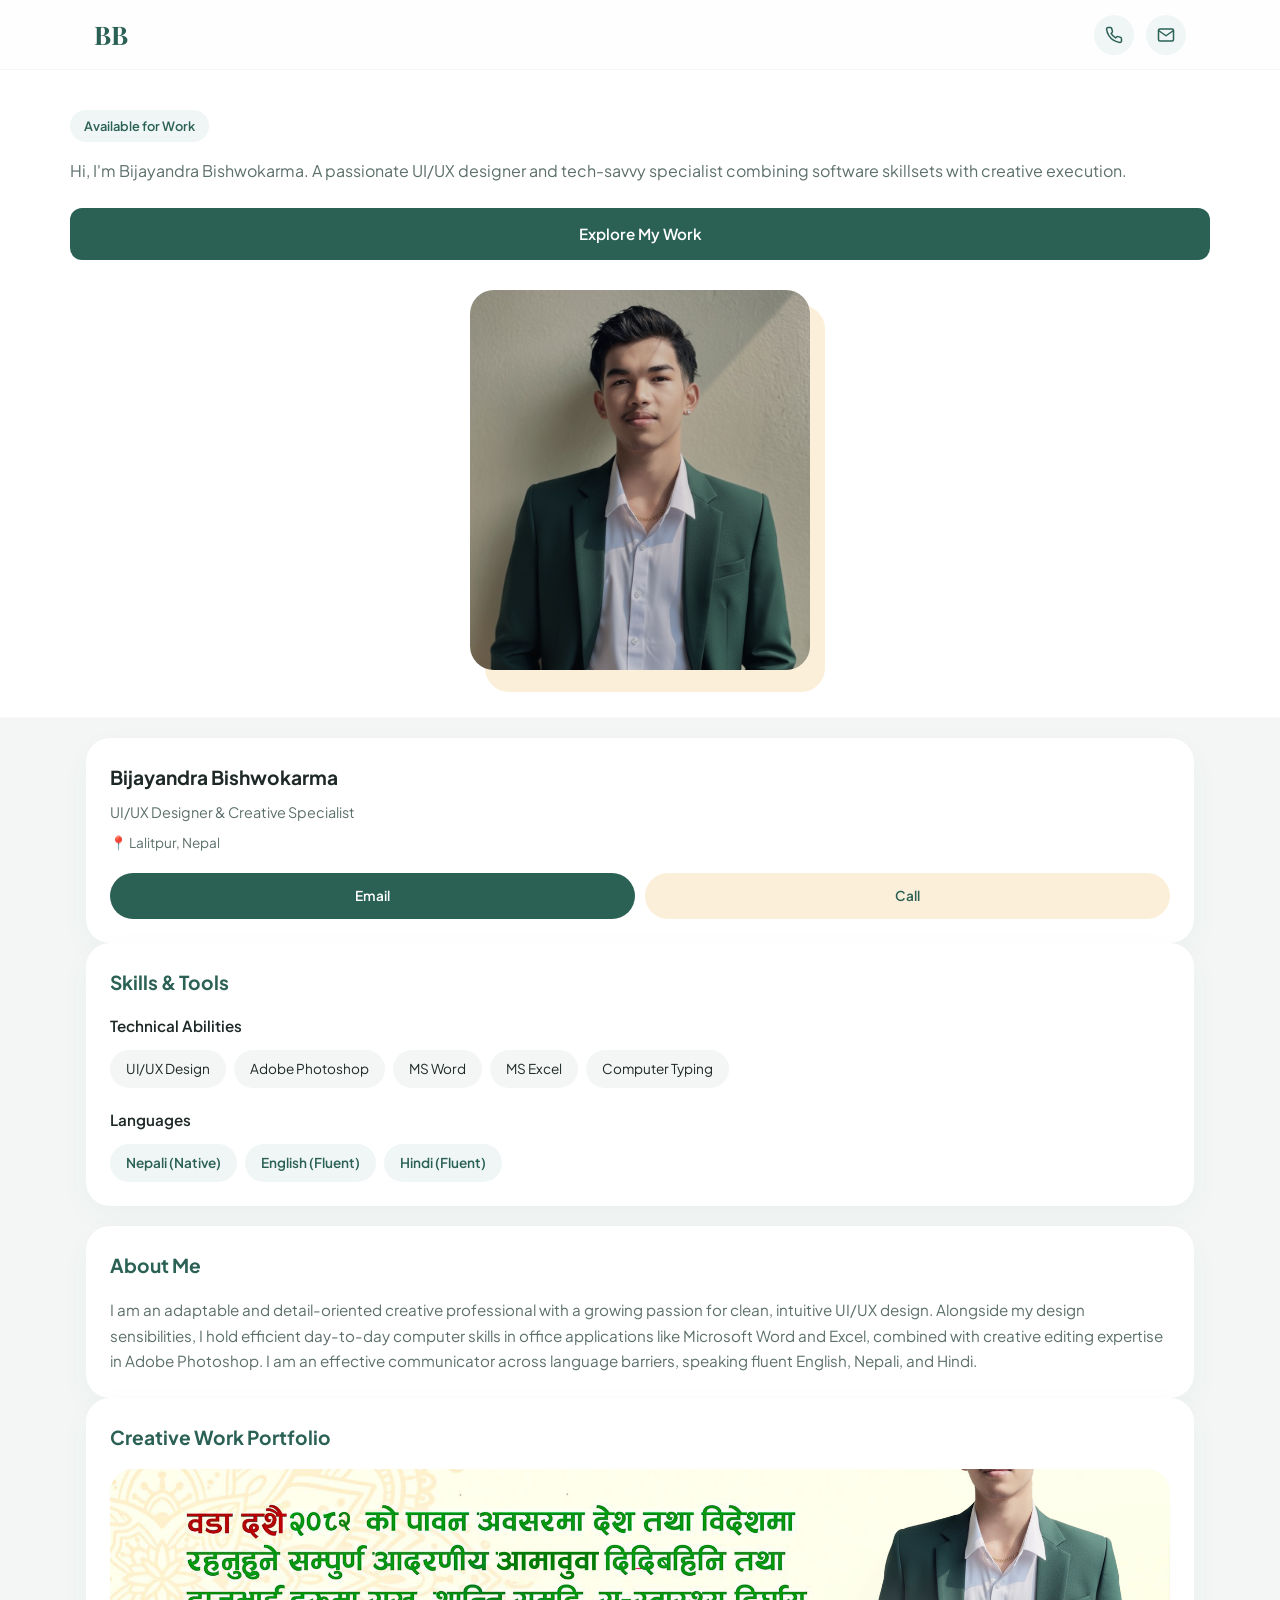
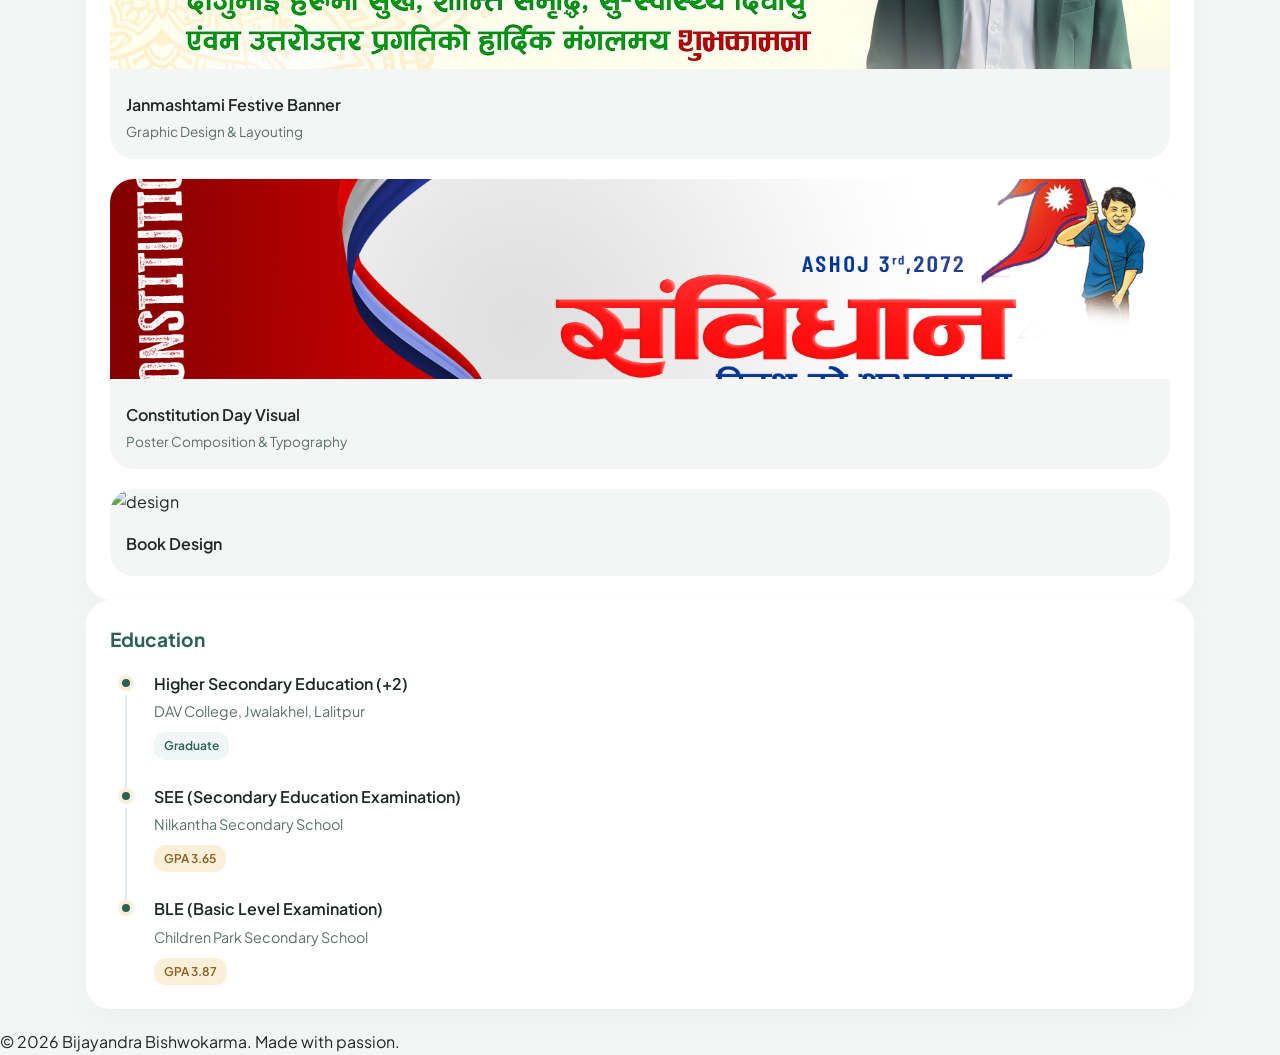
==== bijayandracv.html.html @ 00efe8c2 "Add files via upload" ====
<!DOCTYPE html>
<html lang="en">
<head>
    <meta charset="UTF-8">
    <meta name="viewport" content="width=device-width, initial-scale=1.0">
    <title>Bijayandra Bishwokarma | UI/UX Portfolio</title>
    <link rel="stylesheet" href="style.css">
    <link href="https://fonts.googleapis.com/css2?family=Plus+Jakarta+Sans:wght@300;400;500;600;700&family=Playfair+Display:wght@700&display=swap" rel="stylesheet">
</head>
<body>

    <nav class="app-header">
        <div class="header-container">
            <span class="logo">BB</span>
            
            <div class="header-contact-icons">
                <a href="tel:+9779840035249" class="header-icon-link" aria-label="Call Me">
                    <svg class="header-icon" viewBox="0 0 24 24" fill="none" stroke="currentColor" stroke-width="2" stroke-linecap="round" stroke-linejoin="round">
                        <path d="M22 16.92v3a2 2 0 0 1-2.18 2 19.79 19.79 0 0 1-8.63-3.07 19.5 19.5 0 0 1-6-6 19.79 19.79 0 0 1-3.07-8.67A2 2 0 0 1 4.11 2h3a2 2 0 0 1 2 1.72 12.84 12.84 0 0 0 .7 2.81 2 2 0 0 1-.45 2.11L8.09 9.91a16 16 0 0 0 6 6l1.27-1.27a2 2 0 0 1 2.11-.45 12.84 12.84 0 0 0 2.81.7A2 2 0 0 1 22 16.92z"></path>
                    </svg>
                </a>
                <a href="mailto:bijayandra2@gmail.com" class="header-icon-link" aria-label="Email Me">
                    <svg class="header-icon" viewBox="0 0 24 24" fill="none" stroke="currentColor" stroke-width="2" stroke-linecap="round" stroke-linejoin="round">
                        <path d="M4 4h16c1.1 0 2 .9 2 2v12c0 1.1-.9 2-2 2H4c-1.1 0-2-.9-2-2V6c0-1.1.9-2 2-2z"></path>
                        <polyline points="22,6 12,13 2,6"></polyline>
                    </svg>
                </a>
            </div>
        </div>
    </nav>

    <header class="hero-section">
        <div class="hero-container">
            <div class="hero-text-content">
                <span class="hero-badge">Available for Work</span>
               
                <p class="hero-subtitle">Hi, I'm Bijayandra Bishwokarma. A passionate UI/UX designer and tech-savvy specialist combining software skillsets with creative execution.</p>
                <div class="hero-cta-group">
                    <a href="#portfolio" class="hero-btn primary">Explore My Work</a>
                  
                </div>
            </div>
            <div class="hero-image-wrapper">
                <img src="pp.jpg.jpg" alt="Bijayandra Bishwokarma portrait" class="hero-portrait">
                <div class="hero-accent-bg"></div>
            </div>
        </div>
    </header>

    <main class="responsive-layout">
        
        <aside class="sidebar-layout">
            <section class="card profile-card">
                <h2 class="profile-name-small">Bijayandra Bishwokarma</h2>
                <p class="profile-tagline">UI/UX Designer & Creative Specialist</p>
                <p class="profile-location">📍 Lalitpur, Nepal</p>
                
                <div class="action-buttons">
                    <a href="mailto:bijayandra@example.com" class="action-btn email">Email</a>
                    <a href="tel:+9779800000000" class="action-btn call">Call</a>
                </div>
            </section>

            <section class="card">
                <h2 class="section-title">Skills & Tools</h2>
                <div class="skills-group">
                    <h3>Technical Abilities</h3>
                    <div class="tags">
                        <span class="tag">UI/UX Design</span>
                        <span class="tag">Adobe Photoshop</span>
                        <span class="tag">MS Word</span>
                        <span class="tag">MS Excel</span>
                        <span class="tag">Computer Typing</span>
                    </div>
                </div>

                <div class="skills-group" style="margin-top: 20px;">
                    <h3>Languages</h3>
                    <div class="tags">
                        <span class="tag lang">Nepali (Native)</span>
                        <span class="tag lang">English (Fluent)</span>
                        <span class="tag lang">Hindi (Fluent)</span>
                    </div>
                </div>
            </section>
        </aside>
        
        <div class="main-content-layout">
            <section class="card">
                <h2 class="section-title">About Me</h2>
                <p class="section-text">
                    I am an adaptable and detail-oriented creative professional with a growing passion for clean, intuitive UI/UX design. Alongside my design sensibilities, I hold efficient day-to-day computer skills in office applications like Microsoft Word and Excel, combined with creative editing expertise in Adobe Photoshop. I am an effective communicator across language barriers, speaking fluent English, Nepali, and Hindi.
                </p>
            </section>

            <section id="portfolio" class="card">
                <h2 class="section-title">Creative Work Portfolio</h2>
                <div class="portfolio-grid">
                    <div class="portfolio-item">
                        <img src="dashina.jpg" alt="Festive Banner Design">
                        <div class="portfolio-info">
                            <h3>Janmashtami Festive Banner</h3>
                            <p>Graphic Design & Layouting</p>
                        </div>
                    </div>

                    <div class="portfolio-item">
                        <img src="cons.jpg" alt="Constitution Day Poster Design">
                        <div class="portfolio-info">
                            <h3>Constitution Day Visual</h3>
                            <p>Poster Composition & Typography</p>
                        </div>
                    </div>

                    <div class="portfolio-item">
                        <img src="book.jpg.png" alt="design">
                        <div class="portfolio-info">
                            <h3>Book Design</h3>
                          
                        </div>
                    </div>
                </div>
            </section>

            <section class="card">
                <h2 class="section-title">Education</h2>
                <div class="timeline">
                    <div class="timeline-node">
                        <div class="node-bullet"></div>
                        <div class="node-content">
                            <h3>Higher Secondary Education (+2)</h3>
                            <p class="institution">DAV College, Jwalakhel, Lalitpur</p>
                            <span class="badge">Graduate</span>
                        </div>
                    </div>

                    <div class="timeline-node">
                        <div class="node-bullet"></div>
                        <div class="node-content">
                            <h3>SEE (Secondary Education Examination)</h3>
                            <p class="institution">Nilkantha Secondary School</p>
                            <span class="badge score">GPA 3.65</span>
                        </div>
                    </div>

                    <div class="timeline-node">
                        <div class="node-bullet"></div>
                        <div class="node-content">
                            <h3>BLE (Basic Level Examination)</h3>
                            <p class="institution">Children Park Secondary School</p>
                            <span class="badge score">GPA 3.87</span>
                        </div>
                    </div>
                </div>
            </section>

            
            </section>
        </div>

    </main>

    <footer>
        <p>&copy; 2026 Bijayandra Bishwokarma. Made with passion.</p>
    </footer>

</body>
</html>
---- style.css ----
/* --- UI Variable Engine --- */
:root {
    --primary-green: #2B6155;    
    --accent-peach: #FCEFD9;     
    --light-bg: #F3F6F5;         
    --card-bg: #FFFFFF;
    --text-dark: #1E2927;
    --text-muted: #5C6F6B;
    --border-radius-lg: 24px;
    --border-radius-sm: 12px;
    --font-heading: 'Playfair Display', serif;
    --font-body: 'Plus Jakarta Sans', sans-serif;
    --shadow-soft: 0 10px 30px rgba(43, 97, 85, 0.04);
    --transition: all 0.3s cubic-bezier(0.4, 0, 0.2, 1);
}

/* --- Global Reset --- */
* {
    margin: 0;
    padding: 0;
    box-sizing: border-box;
    -webkit-tap-highlight-color: transparent;
}

html {
    scroll-behavior: smooth;
}

body {
    font-family: var(--font-body);
    background-color: var(--light-bg);
    color: var(--text-dark);
    line-height: 1.6;
    padding-top: 70px;
}

/* --- Sticky Header --- */
.app-header {
    position: fixed;
    top: 0;
    left: 0;
    width: 100%;
    background-color: rgba(255, 255, 255, 0.85);
    backdrop-filter: blur(20px);
    -webkit-backdrop-filter: blur(20px);
    border-bottom: 1px solid rgba(0, 0, 0, 0.04);
    height: 70px;
    z-index: 1000;
    display: flex;
    align-items: center;
}

.header-container {
    width: 100%;
    max-width: 1140px;
    margin: 0 auto;
    display: flex;
    justify-content: space-between;
    align-items: center;
    padding: 0 24px;
}

.logo {
    font-family: var(--font-heading);
    font-weight: 700;
    font-size: 1.6rem;
    color: var(--primary-green);
}

.header-contact-icons {
    display: flex;
    gap: 12px;
}

.header-icon-link {
    display: flex;
    align-items: center;
    justify-content: center;
    width: 40px;
    height: 40px;
    border-radius: 50%;
    background-color: #EFF6F5;
    color: var(--primary-green);
    transition: var(--transition);
}

.header-icon-link:active, .header-icon-link:hover {
    background-color: var(--primary-green);
    color: #FFFFFF;
}

.header-icon {
    width: 18px;
    height: 18px;
}

/* --- NEW: Hero Section Elements --- */
.hero-section {
    background-color: var(--card-bg);
    padding: 40px 20px;
    border-bottom: 1px solid rgba(0,0,0,0.02);
}

.hero-container {
    display: flex;
    flex-direction: column;
    gap: 30px;
    max-width: 1140px;
    margin: 0 auto;
}

.hero-badge {
    display: inline-block;
    padding: 6px 14px;
    background-color: #EFF6F5;
    color: var(--primary-green);
    font-weight: 600;
    font-size: 0.8rem;
    border-radius: 30px;
    margin-bottom: 16px;
}

.hero-title {
    font-family: var(--font-heading);
    font-size: 2.2rem;
    line-height: 1.25;
    color: var(--text-dark);
    margin-bottom: 14px;
}

.text-highlight {
    color: var(--primary-green);
}

.hero-subtitle {
    font-size: 1rem;
    color: var(--text-muted);
    margin-bottom: 24px;
}

.hero-cta-group {
    display: flex;
    gap: 12px;
}

.hero-btn {
    padding: 14px 24px;
    border-radius: var(--border-radius-sm);
    font-weight: 600;
    font-size: 0.95rem;
    text-decoration: none;
    text-align: center;
    flex: 1;
    transition: var(--transition);
}

.hero-btn.primary {
    background-color: var(--primary-green);
    color: #FFFFFF;
}

.hero-btn.secondary {
    background-color: var(--light-bg);
    color: var(--text-dark);
}

.hero-image-wrapper {
    position: relative;
    width: 100%;
    max-width: 340px;
    margin: 0 auto;
}

.hero-portrait {
    width: 100%;
    height: 380px;
    object-fit: cover;
    border-radius: var(--border-radius-lg);
    position: relative;
    z-index: 2;
}

.hero-accent-bg {
    position: absolute;
    width: 100%;
    height: 100%;
    background-color: var(--accent-peach);
    top: 15px;
    left: 15px;
    border-radius: var(--border-radius-lg);
    z-index: 1;
}

/* --- Layout Grid --- */
.responsive-layout {
    width: 100%;
    max-width: 1140px;
    margin: 0 auto;
    padding: 20px 16px;
    display: flex;
    flex-direction: column;
    gap: 20px;
}

.card {
    background-color: var(--card-bg);
    border-radius: var(--border-radius-lg);
    padding: 24px;
    box-shadow: var(--shadow-soft);
}

.section-title {
    font-size: 1.2rem;
    font-weight: 700;
    color: var(--primary-green);
    margin-bottom: 16px;
}

.section-text {
    font-size: 0.95rem;
    color: var(--text-muted);
    line-height: 1.7;
}

/* --- Sidebar Specifics --- */
.profile-card {
    display: flex;
    flex-direction: column;
    gap: 8px;
}

.profile-name-small {
    font-size: 1.2rem;
    font-weight: 700;
}

.profile-tagline {
    font-size: 0.9rem;
    color: var(--text-muted);
}

.profile-location {
    font-size: 0.85rem;
    color: var(--text-muted);
    margin-bottom: 12px;
}

.action-buttons {
    display: flex;
    gap: 10px;
}

.action-btn {
    text-decoration: none;
    flex: 1;
    padding: 12px;
    border-radius: 30px;
    font-weight: 600;
    font-size: 0.85rem;
    text-align: center;
}

.action-btn.email { background-color: var(--primary-green); color: #FFFFFF; }
.action-btn.call { background-color: var(--accent-peach); color: var(--primary-green); }

/* --- Portfolio Stack --- */
.portfolio-grid {
    display: flex;
    flex-direction: column;
    gap: 20px;
}

.portfolio-item {
    border-radius: var(--border-radius-lg);
    overflow: hidden;
    background-color: var(--light-bg);
}

.portfolio-item img {
    width: 100%;
    height: 200px;
    object-fit: cover;
}

.portfolio-info {
    padding: 16px;
}

.portfolio-info h3 { font-size: 1rem; font-weight: 600; margin-bottom: 4px; }
.portfolio-info p { font-size: 0.85rem; color: var(--text-muted); }

/* --- Educational Timeline --- */
.timeline {
    display: flex;
    flex-direction: column;
    gap: 24px;
    padding-left: 8px;
}

.timeline-node {
    display: flex;
    gap: 20px;
    position: relative;
}

.timeline-node:not(:last-child)::after {
    content: '';
    position: absolute;
    left: 7px;
    top: 24px;
    bottom: -28px;
    width: 2px;
    background-color: #E2E8F0;
}

.node-bullet {
    width: 16px;
    height: 16px;
    border-radius: 50%;
    background-color: var(--primary-green);
    border: 4px solid var(--accent-peach);
    margin-top: 4px;
    z-index: 2;
}

.node-content h3 { font-size: 1rem; font-weight: 600; margin-bottom: 4px; }
.node-content .institution { font-size: 0.9rem; color: var(--text-muted); margin-bottom: 8px; }

.badge {
    display: inline-block;
    padding: 4px 10px;
    font-size: 0.75rem;
    border-radius: var(--border-radius-sm);
    background-color: #EFF6F5;
    color: var(--primary-green);
    font-weight: 600;
}

.badge.score { background-color: var(--accent-peach); color: #8C5E1A; }

/* --- Tags --- */
.skills-group h3 { font-size: 0.95rem; margin-bottom: 12px; font-weight: 600; }
.tags { display: flex; flex-wrap: wrap; gap: 8px; }
.tag { background-color: var(--light-bg); padding: 8px 16px; border-radius: 30px; font-size: 0.85rem; }
.tag.lang { background-color: #EFF6F5; color: var(--primary-green); font-weight: 600; }

/* --- Form Layout --- */
.contact-card { background-color: var(--primary-green); color: #FFFFFF; }
.text-light { color: #FFFFFF !important; }
.contact-desc { font-size: 0.9rem; opacity: 0.85; margin-bottom: 20px; }
.contact-form { display: flex; flex-direction: column; gap: 14px; }
.form-row { display: flex; flex-direction: column; gap: 14px; }

.form-input {
    width: 100%;
    padding: 14px 18px;
    border-radius: var(--border-radius-sm);
    border: 1px solid rgba(255, 255, 255, 0.1);
    outline: none;
    font-family: var(--font-body);
    font-size: 0.95rem;
    background-color: rgba(255,
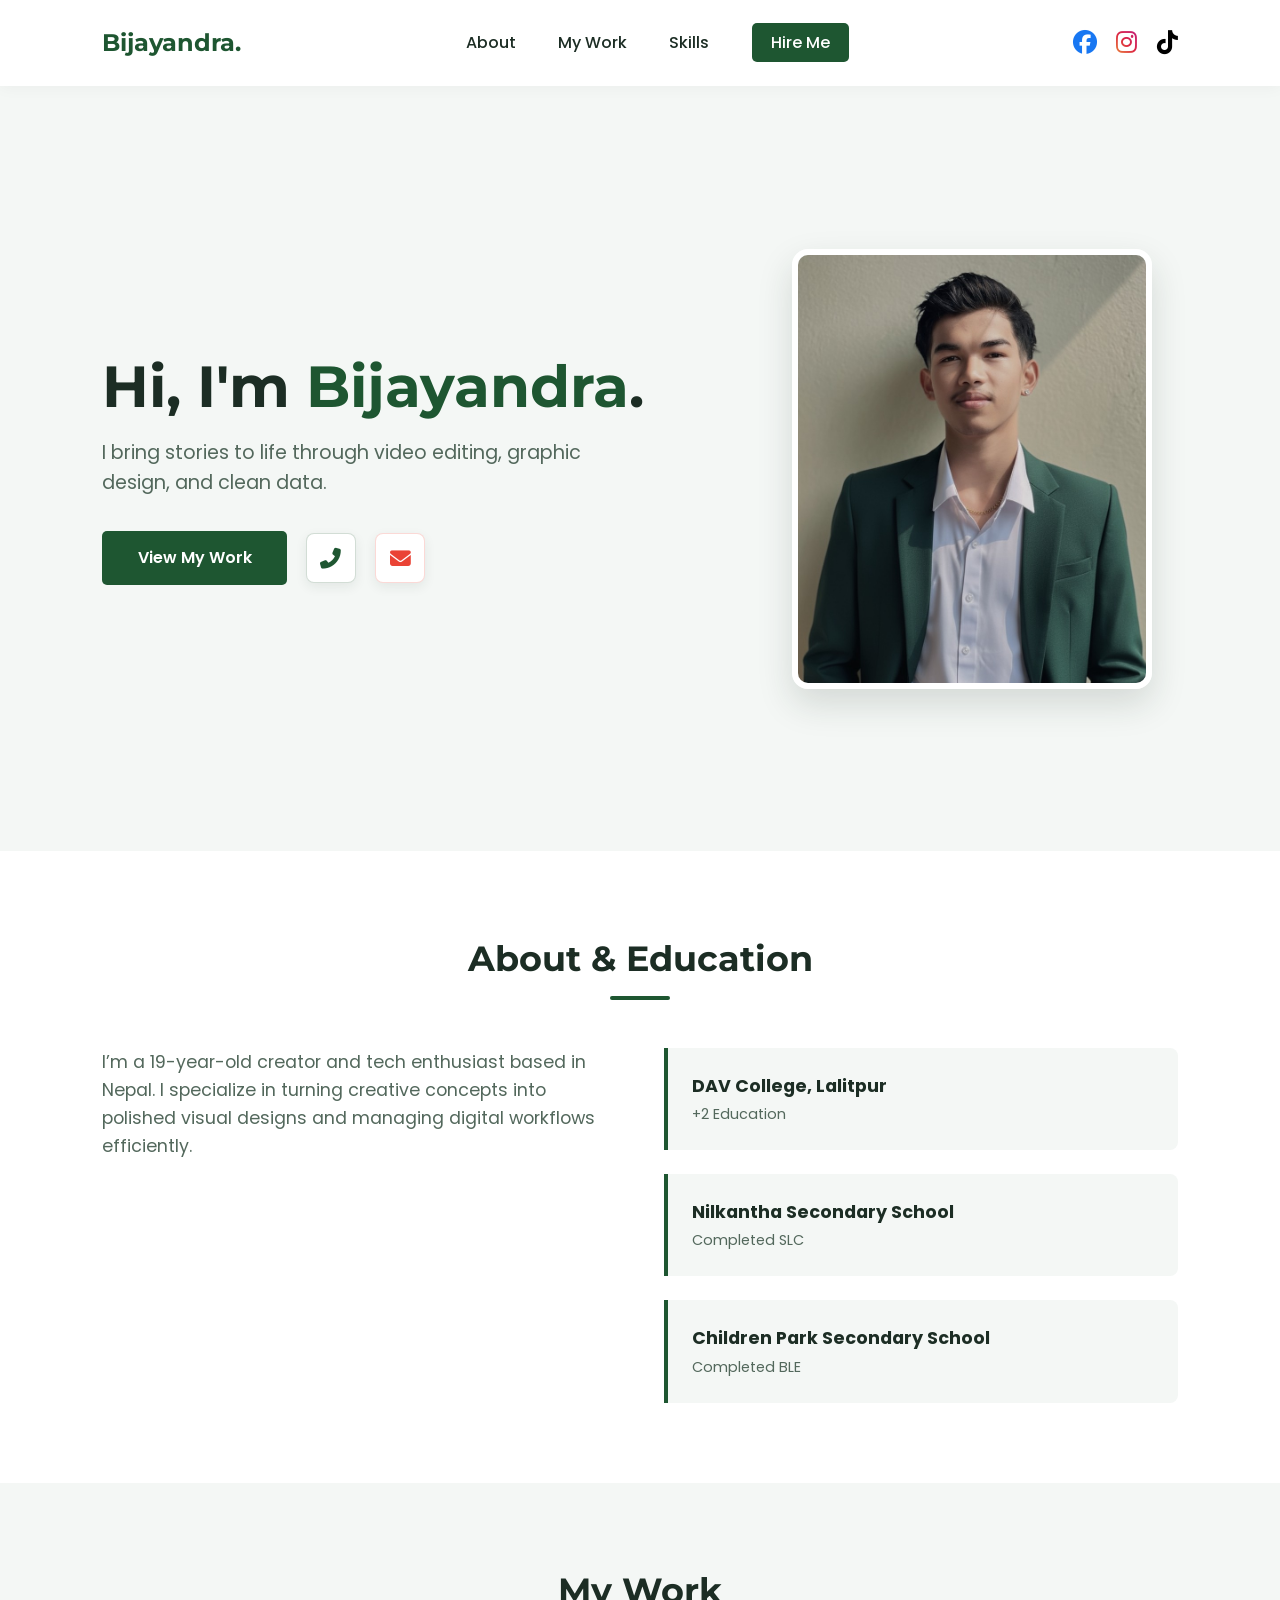
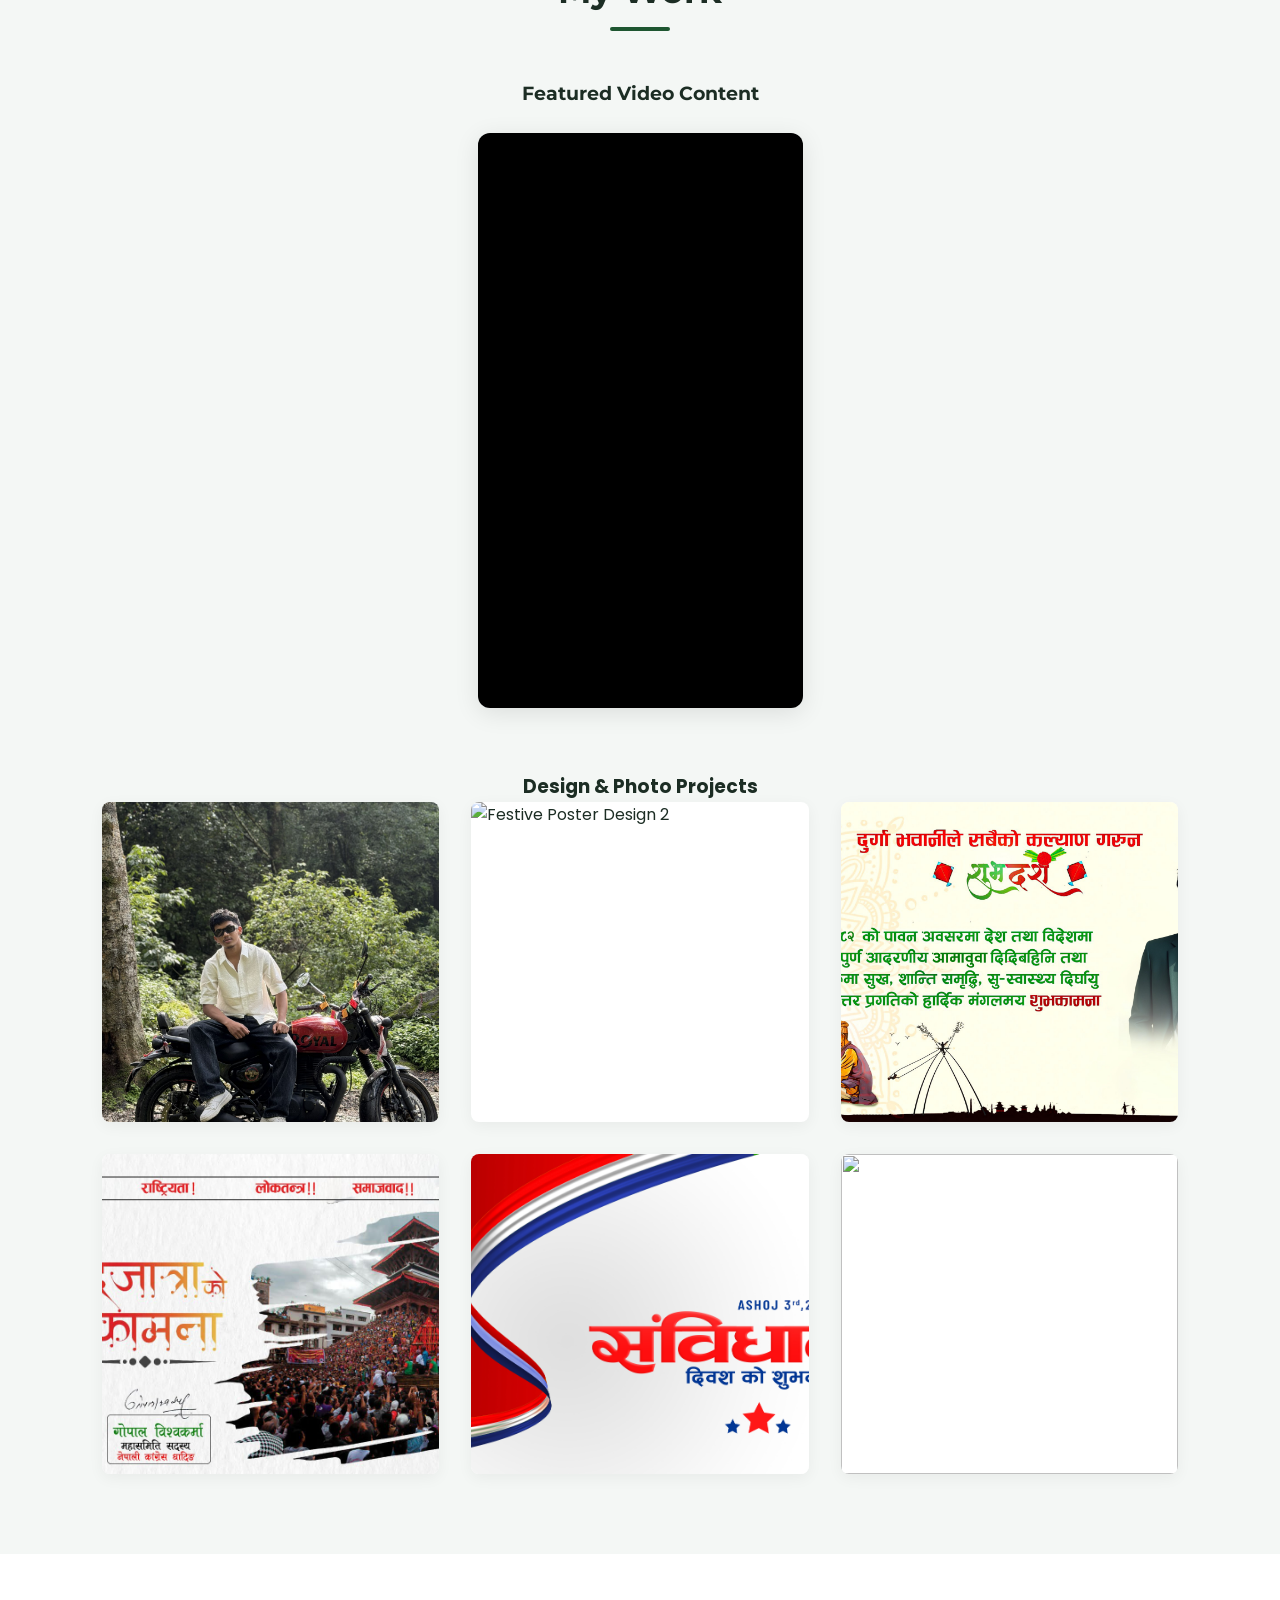
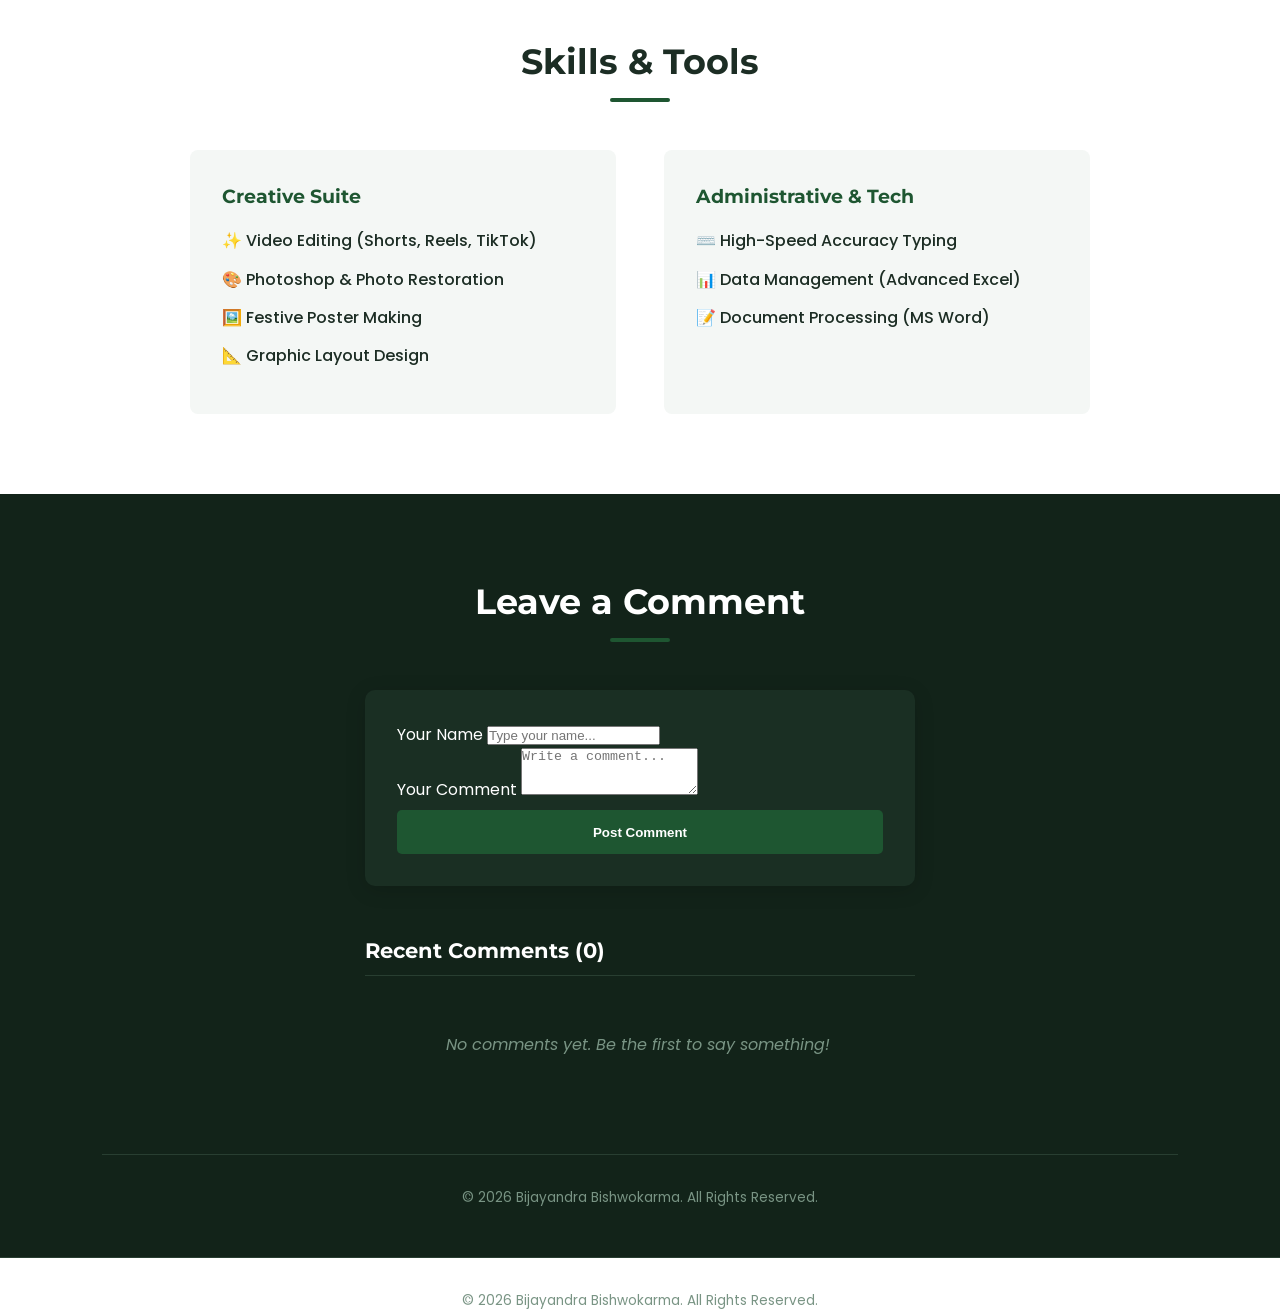
==== commit 18f578aa: "Add files via upload" ====
--- a/bijayandracv.html.html
+++ b/bijayandracv.html.html
@@ -3,166 +3,268 @@
 <head>
     <meta charset="UTF-8">
     <meta name="viewport" content="width=device-width, initial-scale=1.0">
-    <title>Bijayandra Bishwokarma | UI/UX Portfolio</title>
+    <title>Bijayandra Bishwokarma | Portfolio</title>
     <link rel="stylesheet" href="style.css">
-    <link href="https://fonts.googleapis.com/css2?family=Plus+Jakarta+Sans:wght@300;400;500;600;700&family=Playfair+Display:wght@700&display=swap" rel="stylesheet">
+    <link href="https://fonts.googleapis.com/css2?family=Montserrat:wght@700&family=Poppins:wght@400;500;600&display=swap" rel="stylesheet">
+    <link rel="stylesheet" href="https://cdnjs.cloudflare.com/ajax/libs/font-awesome/6.4.0/css/all.min.css">
 </head>
 <body>
 
-    <nav class="app-header">
-        <div class="header-container">
-            <span class="logo">BB</span>
+    <header>
+        <div class="logo">Bijayandra.</div>
+        <nav>
+            <a href="#about">About</a>
+            <a href="#portfolio">My Work</a>
+            <a href="#skills">Skills</a>
+            <a href="#contact" class="btn-nav">Hire Me</a>
+        </nav>
+        <div class="top-socials">
+            <a href="https://www.facebook.com/bijayandra.bishwokarma" target="_blank" class="icon-fb"><i class="fab fa-facebook"></i></a>
+            <a href="https://www.instagram.com/bijayandra_2/" target="_blank" class="icon-insta"><i class="fab fa-instagram"></i></a>
+            <a href="https://www.tiktok.com/@bijayandra.x__" target="_blank" class="icon-tt"><i class="fab fa-tiktok"></i></a>
+        </div>
+    </header>
+
+    <section class="hero">
+        <div class="hero-content">
+            <h1>Hi, I'm <span class="highlight">Bijayandra</span>.</h1>
+            <p class="hero-sub">I bring stories to life through video editing, graphic design, and clean data.</p>
             
-            <div class="header-contact-icons">
-                <a href="tel:+9779840035249" class="header-icon-link" aria-label="Call Me">
-                    <svg class="header-icon" viewBox="0 0 24 24" fill="none" stroke="currentColor" stroke-width="2" stroke-linecap="round" stroke-linejoin="round">
-                        <path d="M22 16.92v3a2 2 0 0 1-2.18 2 19.79 19.79 0 0 1-8.63-3.07 19.5 19.5 0 0 1-6-6 19.79 19.79 0 0 1-3.07-8.67A2 2 0 0 1 4.11 2h3a2 2 0 0 1 2 1.72 12.84 12.84 0 0 0 .7 2.81 2 2 0 0 1-.45 2.11L8.09 9.91a16 16 0 0 0 6 6l1.27-1.27a2 2 0 0 1 2.11-.45 12.84 12.84 0 0 0 2.81.7A2 2 0 0 1 22 16.92z"></path>
-                    </svg>
+            <div class="hero-actions">
+                <a href="#portfolio" class="btn-primary">View My Work</a>
+                
+                <a href="tel:+9779840035249" class="btn-hero-icon icon-phone-hero" title="Call Me">
+                    <i class="fas fa-phone-alt"></i>
                 </a>
-                <a href="mailto:bijayandra2@gmail.com" class="header-icon-link" aria-label="Email Me">
-                    <svg class="header-icon" viewBox="0 0 24 24" fill="none" stroke="currentColor" stroke-width="2" stroke-linecap="round" stroke-linejoin="round">
-                        <path d="M4 4h16c1.1 0 2 .9 2 2v12c0 1.1-.9 2-2 2H4c-1.1 0-2-.9-2-2V6c0-1.1.9-2 2-2z"></path>
-                        <polyline points="22,6 12,13 2,6"></polyline>
-                    </svg>
+                <a href="mailto:bijayandra2@gmail.com" class="btn-hero-icon icon-gmail-hero" title="Email Me">
+                    <i class="fas fa-envelope"></i>
                 </a>
             </div>
         </div>
-    </nav>
-
-    <header class="hero-section">
-        <div class="hero-container">
-            <div class="hero-text-content">
-                <span class="hero-badge">Available for Work</span>
-               
-                <p class="hero-subtitle">Hi, I'm Bijayandra Bishwokarma. A passionate UI/UX designer and tech-savvy specialist combining software skillsets with creative execution.</p>
-                <div class="hero-cta-group">
-                    <a href="#portfolio" class="hero-btn primary">Explore My Work</a>
-                  
-                </div>
-            </div>
-            <div class="hero-image-wrapper">
-                <img src="pp.jpg.jpg" alt="Bijayandra Bishwokarma portrait" class="hero-portrait">
-                <div class="hero-accent-bg"></div>
-            </div>
-        </div>
-    </header>
-
-    <main class="responsive-layout">
-        
-        <aside class="sidebar-layout">
-            <section class="card profile-card">
-                <h2 class="profile-name-small">Bijayandra Bishwokarma</h2>
-                <p class="profile-tagline">UI/UX Designer & Creative Specialist</p>
-                <p class="profile-location">📍 Lalitpur, Nepal</p>
-                
-                <div class="action-buttons">
-                    <a href="mailto:bijayandra@example.com" class="action-btn email">Email</a>
-                    <a href="tel:+9779800000000" class="action-btn call">Call</a>
-                </div>
-            </section>
-
-            <section class="card">
-                <h2 class="section-title">Skills & Tools</h2>
-                <div class="skills-group">
-                    <h3>Technical Abilities</h3>
-                    <div class="tags">
-                        <span class="tag">UI/UX Design</span>
-                        <span class="tag">Adobe Photoshop</span>
-                        <span class="tag">MS Word</span>
-                        <span class="tag">MS Excel</span>
-                        <span class="tag">Computer Typing</span>
+        <div class="hero-image">
+            <img src="pp.jpg.jpg" alt="Bijayandra Bishwokarma">
+        </div>
+    </section>
+
+    
+
+    <section id="about" class="about-section">
+        <div class="section-title">
+            <h2>About & Education</h2>
+            <div class="underline"></div>
+        </div>
+        <div class="about-container">
+            <div class="bio">
+                <p>I’m a 19-year-old creator and tech enthusiast based in Nepal. I specialize in turning creative concepts into polished visual designs and managing digital workflows efficiently.</p>
+            </div>
+            <div class="education-grid">
+                <div class="edu-card">
+                    <h3>DAV College, Lalitpur</h3>
+                    <p class="duration">+2 Education</p>
+                </div>
+                <div class="edu-card">
+                    <h3>Nilkantha Secondary School</h3>
+                    <p class="duration">Completed SLC</p>
+                </div>
+                <div class="edu-card">
+                    <h3>Children Park Secondary School</h3>
+                    <p class="duration">Completed BLE</p>
+                </div>
+            </div>
+        </div>
+    </section>
+
+    <section id="portfolio" class="portfolio-section">
+        <div class="section-title">
+            <h2>My Work</h2>
+            <div class="underline"></div>
+        </div>
+        
+        
+     <div class="tiktok-container">
+    <h3>Featured Video Content</h3>
+    <div class="tiktok-wrapper">
+        <blockquote class="tiktok-embed" 
+                    cite="https://www.tiktok.com/@bijayandra.x__/video/7660802922829057288" 
+                    data-video-id="7660802922829057288">
+            <section></section>
+        </blockquote>
+        <script async src="https://www.tiktok.com/embed.js"></script>
+    </div>
+</div>
+        
+        <!-- This script is required to let TikTok load inside your website -->
+        <script async src="https://www.tiktok.com/embed.js"></script>
+        
+    </div>
+</div>
+        <h3 class="gallery-title">Design & Photo Projects</h3>
+        <div class="work-grid">
+            <div class="work-item"><img src="hunterjpg.jpg" alt="Festive Poster Design 1"></div>
+            <div class="work-item"><img src="book.jpg.png" alt="Festive Poster Design 2"></div>
+            <div class="work-item"><img src="dashina.jpg" alt="Photoshop Photo Edit"></div>
+            <div class="work-item"><img src="gopal.jpg.jpg" alt="Graphic Design Project 1"></div>
+            <div class="work-item"><img src="cons.jpg" alt="Graphic Design Project 2"></div>
+            <div class="work-item"><img src="duke.jpg.jpg"Advanced Photoshop Manipulation"></div>
+        </div>
+    </section>
+    <!-- Lightbox Modal Container -->
+    <div id="imageModal" class="modal">
+        <span class="close-modal">&times;</span>
+        <img class="modal-content" id="imgTarget">
+    </div>
+
+    <!-- JavaScript to Handle the Clicks -->
+    <script>
+        const modal = document.getElementById("imageModal");
+        const modalImg = document.getElementById("imgTarget");
+        const closeModal = document.querySelector(".close-modal");
+
+        // Select all images inside your work grid
+        document.querySelectorAll('.work-item img').forEach(image => {
+            image.addEventListener('click', () => {
+                modal.classList.add('active');
+                modalImg.src = image.src;
+            });
+        });
+
+        // Close the modal when clicking the 'X'
+        closeModal.addEventListener('click', () => {
+            modal.classList.remove('active');
+        });
+
+        // Close the modal when clicking anywhere outside the photo
+        modal.addEventListener('click', (e) => {
+            if (e.target !== modalImg && e.target !== closeModal) {
+                modal.classList.remove('active');
+            }
+        });
+    </script>
+</body>
+
+    <section id="skills" class="skills-section">
+        <div class="section-title">
+            <h2>Skills & Tools</h2>
+            <div class="underline"></div>
+        </div>
+        <div class="skills-grid">
+            <div class="skill-category">
+                <h3>Creative Suite</h3>
+                <ul>
+                    <li>✨ Video Editing (Shorts, Reels, TikTok)</li>
+                    <li>🎨 Photoshop & Photo Restoration</li>
+                    <li>🖼️ Festive Poster Making</li>
+                    <li>📐 Graphic Layout Design</li>
+                </ul>
+            </div>
+            <div class="skill-category">
+                <h3>Administrative & Tech</h3>
+                <ul>
+                    <li>⌨️ High-Speed Accuracy Typing</li>
+                    <li>📊 Data Management (Advanced Excel)</li>
+                    <li>📝 Document Processing (MS Word)</li>
+                </ul>
+            </div>
+        </div>
+    </section>
+
+  <section id="contact" class="contact-section">
+        <div class="section-title">
+            <h2>Leave a Comment</h2>
+            <div class="underline"></div>
+        </div>
+        
+        <div class="comment-form-container">
+            <div class="form-group">
+                <label for="commentName">Your Name</label>
+                <input type="text" id="commentName" placeholder="Type your name...">
+            </div>
+            <div class="form-group">
+                <label for="commentText">Your Comment</label>
+                <textarea id="commentText" rows="3" placeholder="Write a comment..."></textarea>
+            </div>
+            <button id="submitCommentBtn" class="btn-primary">Post Comment</button>
+        </div>
+
+        <div class="comments-display-board">
+            <h3>Recent Comments (<span id="commentCount">0</span>)</h3>
+            <div id="commentsList" class="comments-list">
+                </div>
+        </div>
+
+        <footer>
+            <p class="copyright">&copy; 2026 Bijayandra Bishwokarma. All Rights Reserved.</p>
+        </footer>
+    </section>
+
+    <script>
+        const nameInput = document.getElementById('commentName');
+        const textInput = document.getElementById('commentText');
+        const submitBtn = document.getElementById('submitCommentBtn');
+        const commentsList = document.getElementById('commentsList');
+        const commentCount = document.getElementById('commentCount');
+
+        // Load existing saved comments from memory when the page starts up
+        let savedComments = JSON.parse(localStorage.getItem('siteComments')) || [];
+
+        function renderComments() {
+            commentsList.innerHTML = '';
+            commentCount.textContent = savedComments.length;
+
+            if(savedComments.length === 0) {
+                commentsList.innerHTML = '<p class="no-comments">No comments yet. Be the first to say something!</p>';
+                return;
+            }
+
+            // Loop through and display each comment on the board
+            savedComments.forEach(comment => {
+                const commentDiv = document.createElement('div');
+                commentDiv.classList.add('comment-card');
+                commentDiv.innerHTML = `
+                    <div class="comment-header">
+                        <strong class="comment-author">👤 ${comment.name}</strong>
+                        <span class="comment-date">${comment.date}</span>
                     </div>
-                </div>
-
-                <div class="skills-group" style="margin-top: 20px;">
-                    <h3>Languages</h3>
-                    <div class="tags">
-                        <span class="tag lang">Nepali (Native)</span>
-                        <span class="tag lang">English (Fluent)</span>
-                        <span class="tag lang">Hindi (Fluent)</span>
-                    </div>
-                </div>
-            </section>
-        </aside>
-        
-        <div class="main-content-layout">
-            <section class="card">
-                <h2 class="section-title">About Me</h2>
-                <p class="section-text">
-                    I am an adaptable and detail-oriented creative professional with a growing passion for clean, intuitive UI/UX design. Alongside my design sensibilities, I hold efficient day-to-day computer skills in office applications like Microsoft Word and Excel, combined with creative editing expertise in Adobe Photoshop. I am an effective communicator across language barriers, speaking fluent English, Nepali, and Hindi.
-                </p>
-            </section>
-
-            <section id="portfolio" class="card">
-                <h2 class="section-title">Creative Work Portfolio</h2>
-                <div class="portfolio-grid">
-                    <div class="portfolio-item">
-                        <img src="dashina.jpg" alt="Festive Banner Design">
-                        <div class="portfolio-info">
-                            <h3>Janmashtami Festive Banner</h3>
-                            <p>Graphic Design & Layouting</p>
-                        </div>
-                    </div>
-
-                    <div class="portfolio-item">
-                        <img src="cons.jpg" alt="Constitution Day Poster Design">
-                        <div class="portfolio-info">
-                            <h3>Constitution Day Visual</h3>
-                            <p>Poster Composition & Typography</p>
-                        </div>
-                    </div>
-
-                    <div class="portfolio-item">
-                        <img src="book.jpg.png" alt="design">
-                        <div class="portfolio-info">
-                            <h3>Book Design</h3>
-                          
-                        </div>
-                    </div>
-                </div>
-            </section>
-
-            <section class="card">
-                <h2 class="section-title">Education</h2>
-                <div class="timeline">
-                    <div class="timeline-node">
-                        <div class="node-bullet"></div>
-                        <div class="node-content">
-                            <h3>Higher Secondary Education (+2)</h3>
-                            <p class="institution">DAV College, Jwalakhel, Lalitpur</p>
-                            <span class="badge">Graduate</span>
-                        </div>
-                    </div>
-
-                    <div class="timeline-node">
-                        <div class="node-bullet"></div>
-                        <div class="node-content">
-                            <h3>SEE (Secondary Education Examination)</h3>
-                            <p class="institution">Nilkantha Secondary School</p>
-                            <span class="badge score">GPA 3.65</span>
-                        </div>
-                    </div>
-
-                    <div class="timeline-node">
-                        <div class="node-bullet"></div>
-                        <div class="node-content">
-                            <h3>BLE (Basic Level Examination)</h3>
-                            <p class="institution">Children Park Secondary School</p>
-                            <span class="badge score">GPA 3.87</span>
-                        </div>
-                    </div>
-                </div>
-            </section>
-
+                    <p class="comment-content">${comment.text}</p>
+                `;
+                commentsList.appendChild(commentDiv);
+            });
+        }
+
+        // Action when user clicks "Post Comment"
+        submitBtn.addEventListener('click', () => {
+            const name = nameInput.value.trim();
+            const text = textInput.value.trim();
+
+            if(name === '' || text === '') {
+                alert('Please fill out both fields before posting!');
+                return;
+            }
+
+            const newComment = {
+                name: name,
+                text: text,
+                date: new Date().toLocaleDateString('en-US', { month: 'short', day: 'numeric', year: 'numeric' })
+            };
+
+            savedComments.unshift(newComment); // Adds new comment to the top of the list
+            localStorage.setItem('siteComments', JSON.stringify(savedComments)); // Saves to browser memory
             
-            </section>
-        </div>
-
-    </main>
-
-    <footer>
-        <p>&copy; 2026 Bijayandra Bishwokarma. Made with passion.</p>
-    </footer>
+            // Reset fields
+            nameInput.value = '';
+            textInput.value = '';
+            
+            renderComments(); // Instantly update view on the spot
+        });
+
+        // Initialize the board on page load
+        renderComments();
+    </script>
+
+        <footer>
+            <p class="copyright">&copy; 2026 Bijayandra Bishwokarma. All Rights Reserved.</p>
+        </footer>
+    </section>
 
 </body>
 </html>
--- a/style.css
+++ b/style.css
@@ -1,362 +1,619 @@
-/* --- UI Variable Engine --- */
+/* --- Premium Emerald Theme Setup --- */
 :root {
-    --primary-green: #2B6155;    
-    --accent-peach: #FCEFD9;     
-    --light-bg: #F3F6F5;         
-    --card-bg: #FFFFFF;
-    --text-dark: #1E2927;
-    --text-muted: #5C6F6B;
-    --border-radius-lg: 24px;
-    --border-radius-sm: 12px;
-    --font-heading: 'Playfair Display', serif;
-    --font-body: 'Plus Jakarta Sans', sans-serif;
-    --shadow-soft: 0 10px 30px rgba(43, 97, 85, 0.04);
-    --transition: all 0.3s cubic-bezier(0.4, 0, 0.2, 1);
-}
-
-/* --- Global Reset --- */
+    --bg-primary: #ffffff;
+    --bg-secondary: #f4f7f5; /* Light grey-green tinted background */
+    --text-main: #1c2d24; /* Dark deep slate forest green for readable text */
+    --text-muted: #53685c;
+    --accent: #1e5631; /* Premium suit emerald green */
+    --accent-hover: #143d22;
+    --accent-light: #e8f4ec;
+}
+
 * {
     margin: 0;
     padding: 0;
     box-sizing: border-box;
-    -webkit-tap-highlight-color: transparent;
-}
-
-html {
     scroll-behavior: smooth;
 }
 
 body {
-    font-family: var(--font-body);
-    background-color: var(--light-bg);
-    color: var(--text-dark);
+    font-family: 'Poppins', sans-serif;
+    color: var(--text-main);
+    background-color: var(--bg-primary);
     line-height: 1.6;
-    padding-top: 70px;
-}
-
-/* --- Sticky Header --- */
-.app-header {
+}
+
+/* --- Section Formatting Utilities --- */
+.section-title {
+    text-align: center;
+    margin-bottom: 3rem;
+}
+
+.section-title h2 {
+    font-family: 'Montserrat', sans-serif;
+    font-size: 2.2rem;
+}
+
+.underline {
+    width: 60px;
+    height: 4px;
+    background-color: var(--accent);
+    margin: 0.5rem auto 0;
+    border-radius: 2px;
+}
+
+/* --- Navigation Header --- */
+header {
+    display: flex;
+    justify-content: space-between;
+    align-items: center;
+    padding: 1.5rem 8%;
+    background: rgba(255, 255, 255, 0.98);
+    position: sticky;
+    top: 0;
+    z-index: 100;
+    box-shadow: 0 2px 15px rgba(0,0,0,0.04);
+}
+
+.logo {
+    font-family: 'Montserrat', sans-serif;
+    font-size: 1.5rem;
+    font-weight: bold;
+    color: var(--accent);
+}
+
+nav a {
+    text-decoration: none;
+    color: var(--text-main);
+    margin: 0 1.2rem;
+    font-weight: 500;
+    transition: color 0.3s;
+}
+
+nav a:hover {
+    color: var(--accent);
+}
+
+.btn-nav {
+    background: var(--accent);
+    color: white !important;
+    padding: 0.5rem 1.2rem;
+    border-radius: 5px;
+}
+
+.btn-nav:hover {
+    background: var(--accent-hover);
+}
+
+/* Colorful Brands Top Header Logics */
+.top-socials {
+    display: flex;
+    gap: 1.2rem;
+    align-items: center;
+}
+
+.top-socials a {
+    font-size: 1.5rem;
+    transition: transform 0.2s ease, opacity 0.2s;
+}
+
+.top-socials a:hover {
+    transform: scale(1.15);
+}
+
+.icon-fb { color: #1877F2; }
+.icon-insta {
+    background: -webkit-linear-gradient(45deg, #f09433 0%, #e6683c 25%, #dc2743 50%, #cc2366 75%, #bc1888 100%);
+    -webkit-background-clip: text;
+    -webkit-text-fill-color: transparent;
+}
+.icon-tt { color: #000000; }
+
+/* --- 1. Hero Layout Match --- */
+.hero {
+    display: flex;
+    align-items: center;
+    justify-content: space-between;
+    padding: 5rem 8%;
+    background-color: var(--bg-secondary);
+    min-height: 85vh;
+}
+
+.hero-content {
+    flex: 1.2;
+    padding-right: 3rem;
+}
+
+.hero-content h1 {
+    font-family: 'Montserrat', sans-serif;
+    font-size: 3.6rem;
+    margin-bottom: 1rem;
+    line-height: 1.2;
+}
+
+.highlight {
+    color: var(--accent);
+}
+
+.hero-sub {
+    font-size: 1.2rem;
+    color: var(--text-muted);
+    margin-bottom: 2rem;
+    max-width: 520px;
+}
+
+.btn-primary {
+    display: inline-block;
+    background: var(--accent);
+    color: white;
+    padding: 0.9rem 2.2rem;
+    border: none;
+    border-radius: 5px;
+    text-decoration: none;
+    font-weight: 600;
+    cursor: pointer;
+    transition: background 0.3s, transform 0.2s;
+}
+
+.btn-primary:hover {
+    background: var(--accent-hover);
+    transform: translateY(-2px);
+}
+
+.hero-image {
+    flex: 0.8;
+    display: flex;
+    justify-content: center;
+}
+
+.hero-image img {
+    width: 360px;
+    height: 440px; /* Slightly taller aspect ratio matching the portrait */
+    object-fit: cover;
+    border-radius: 16px; /* Modern curved edges instead of strict circle */
+    border: 6px solid white;
+    box-shadow: 0 15px 35px rgba(28, 45, 36, 0.15);
+}
+
+/* --- 2. About Section --- */
+.about-section {
+    padding: 5rem 8%;
+}
+
+.about-container {
+    display: grid;
+    grid-template-columns: 1fr 1fr;
+    gap: 3rem;
+}
+
+.bio p {
+    font-size: 1.1rem;
+    color: var(--text-muted);
+}
+
+.education-grid {
+    display: flex;
+    flex-direction: column;
+    gap: 1.5rem;
+}
+
+.edu-card {
+    background: var(--bg-secondary);
+    padding: 1.5rem;
+    border-left: 4px solid var(--accent);
+    border-radius: 0 8px 8px 0;
+}
+
+.edu-card h3 {
+    font-size: 1.1rem;
+    margin-bottom: 0.2rem;
+}
+
+.duration {
+    color: var(--text-muted);
+    font-size: 0.9rem;
+}
+
+/* --- 3. Single Unified 'My Work' Section --- */
+.portfolio-section {
+    padding: 5rem 8%;
+    background-color: var(--bg-secondary);
+}
+
+/* TikTok Block Optimization - Video Content Only (Cropped) */
+.tiktok-container {
+    max-width: 325px; /* Fits standard vertical video widths perfectly */
+    margin: 0 auto 4rem;
+    text-align: center;
+}
+
+.tiktok-container h3 {
+    margin-bottom: 1.5rem;
+    font-family: 'Montserrat', sans-serif;
+    color: var(--text-main);
+}
+
+.tiktok-wrapper {
+    width: 100%;
+    height: 575px; /* Exact height to display only the video viewport box */
+    border-radius: 12px;
+    overflow: hidden; /* This acts as a scissor, cutting off everything outside the box */
+    box-shadow: 0 5px 25px rgba(0,0,0,0.1);
+    background: #000000;
+    position: relative;
+}
+
+/* Adjusts the placement of the internal TikTok player to hide header and footer items */
+.tiktok-wrapper iframe, 
+.tiktok-wrapper .tiktok-embed {
+    position: absolute;
+    width: 100% !important;
+    height: 760px !important; /* Makes the script tall enough so the text goes way below the viewport box */
+    top: -65px !important;    /* Shifts the player UP to hide the profile section text at the top */
+    left: 0 !important;
+    margin: 0 !important;
+    border: none !important;
+}
+
+.gallery-title {
+    text-align: center;
+    margin-top: 2rem;
+}
+
+.work-grid {
+    display: grid;
+    grid-template-columns: repeat(auto-fit, minmax(280px, 1fr));
+    gap: 2rem;
+}
+
+.work-item {
+    background: white;
+    border-radius: 8px;
+    overflow: hidden;
+    box-shadow: 0 4px 15px rgba(0,0,0,0.05);
+    height: 320px; /* Taller height slots for posters */
+    transition: transform 0.3s ease, box-shadow 0.3s;
+}
+
+.work-item:hover {
+    transform: translateY(-6px);
+    box-shadow: 0 10px 25px rgba(30, 86, 49, 0.15);
+}
+
+.work-item img {
+    width: 100%;
+    height: 100%;
+    object-fit: cover;
+}
+
+/* --- 4. Skills Section --- */
+.skills-section {
+    padding: 5rem 8%;
+}
+
+.skills-grid {
+    display: grid;
+    grid-template-columns: 1fr 1fr;
+    gap: 3rem;
+    max-width: 900px;
+    margin: 0 auto;
+}
+
+.skill-category {
+    background: var(--bg-secondary);
+    padding: 2rem;
+    border-radius: 8px;
+}
+
+.skill-category h3 {
+    margin-bottom: 1rem;
+    color: var(--accent);
+    font-family: 'Montserrat', sans-serif;
+}
+
+.skill-category ul {
+    list-style: none;
+}
+
+.skill-category li {
+    margin-bottom: 0.8rem;
+    font-weight: 500;
+}
+
+
+
+footer {
+    text-align: center;
+    border-top: 1px solid #283e31;
+    padding-top: 2rem;
+}
+
+.copyright {
+    font-size: 0.85rem;
+    color: #799484;
+}
+
+/* --- Mobile Device Optimization --- */
+@media (max-width: 968px) {
+    header { flex-direction: column; gap: 1rem; padding: 1.5rem 5%; }
+    nav a { margin: 0 0.6rem; }
+    .top-socials { margin-top: 0.5rem; }
+    .hero { flex-direction: column; text-align: center; padding: 4rem 5%; }
+    .hero-content { padding-right: 0; margin-bottom: 3rem; }
+    .hero-content h1 { font-size: 2.6rem; }
+    .hero-image img { width: 280px; height: 340px; }
+    .about-container, .skills-grid { grid-template-columns: 1fr; gap: 2rem; }
+}
+/* --- Portfolio Image Click Modal (Lightbox) --- */
+.work-item img {
+    cursor: pointer;
+    transition: transform 0.3s ease;
+}
+
+.modal {
     position: fixed;
     top: 0;
     left: 0;
     width: 100%;
-    background-color: rgba(255, 255, 255, 0.85);
-    backdrop-filter: blur(20px);
-    -webkit-backdrop-filter: blur(20px);
-    border-bottom: 1px solid rgba(0, 0, 0, 0.04);
-    height: 70px;
+    height: 100%;
+    background-color: rgba(18, 35, 25, 0.95); /* Deep slate green background matching your contact theme */
+    display: flex;
+    justify-content: center;
+    align-items: center;
     z-index: 1000;
-    display: flex;
-    align-items: center;
-}
-
-.header-container {
+    opacity: 0;
+    pointer-events: none;
+    transition: opacity 0.3s ease;
+}
+
+/* Turns active via JS trigger */
+.modal.active {
+    opacity: 1;
+    pointer-events: auto;
+}
+
+.modal-content {
+    max-width: 85%;
+    max-height: 85vh;
+    border-radius: 8px;
+    box-shadow: 0 10px 40px rgba(0, 0, 0, 0.5);
+    transform: scale(0.9);
+    transition: transform 0.3s ease;
+}
+
+.modal.active .modal-content {
+    transform: scale(1);
+}
+
+.close-modal {
+    position: absolute;
+    top: 25px;
+    right: 35px;
+    color: #ffffff;
+    font-size: 3rem;
+    font-weight: 300;
+    cursor: pointer;
+    transition: color 0.2s;
+    user-select: none;
+}
+
+.close-modal:hover {
+    color: #3bb765; /* Fades to light green accent color on hover */
+}
+
+@media (max-width: 768px) {
+    .close-modal {
+        top: 15px;
+        right: 25px;
+        font-size: 2.5rem;
+    }
+}
+/* --- Icon-Only Contact Info Section --- */
+.contact-info-logos {
+    display: flex;
+    justify-content: center;
+    gap: 2.5rem;
+    margin-bottom: 3rem;
+}
+
+.contact-info-logos a {
+    display: flex;
+    align-items: center;
+    justify-content: center;
+    width: 65px;
+    height: 65px;
+    border-radius: 50%;
+    background: #1a2f23; /* Dark green tone matching the contact section background */
+    font-size: 1.8rem;
+    box-shadow: 0 4px 15px rgba(0, 0, 0, 0.2);
+    transition: transform 0.2s ease, background-color 0.2s, color 0.2s;
+}
+
+/* Color definitions for the logos */
+.icon-phone {
+    color: #3bb765; /* Bright emerald green matching your site accent */
+    border: 1px solid rgba(59, 183, 101, 0.3);
+}
+
+.icon-gmail {
+    color: #EA4335; /* Authentic Gmail Brand Red */
+    border: 1px solid rgba(234, 67, 53, 0.3);
+}
+
+/* Hover Animations */
+.contact-info-logos a:hover {
+    transform: scale(1.12);
+}
+
+.icon-phone:hover {
+    background-color: #3bb765;
+    color: #ffffff;
+}
+
+.icon-gmail:hover {
+    background-color: #EA4335;
+    color: #ffffff;
+}
+
+@media (max-width: 768px) {
+    .contact-info-logos {
+        gap: 1.8rem;
+        margin-bottom: 2rem;
+    }
+    .contact-info-logos a {
+        width: 55px;
+        height: 55px;
+        font-size: 1.5rem;
+    }
+}
+
+/* --- Hero Action Buttons Layout --- */
+.hero-actions {
+    display: flex;
+    align-items: center;
+    gap: 1.2rem;
+}
+
+.btn-hero-icon {
+    display: flex;
+    align-items: center;
+    justify-content: center;
+    width: 50px;
+    height: 50px;
+    border-radius: 8px; /* Clean rounded edges matching the modern feel */
+    background: #ffffff;
+    font-size: 1.3rem;
+    text-decoration: none;
+    box-shadow: 0 4px 12px rgba(28, 45, 36, 0.08);
+    transition: transform 0.2s ease, background-color 0.2s, color 0.2s;
+}
+
+/* Color logic matching your main layout rules */
+.icon-phone-hero {
+    color: var(--accent);
+    border: 1px solid rgba(30, 86, 49, 0.2);
+}
+
+.icon-gmail-hero {
+    color: #EA4335; /* Premium Gmail red */
+    border: 1px solid rgba(234, 67, 53, 0.2);
+}
+
+/* Hover Transformations */
+.btn-hero-icon:hover {
+    transform: translateY(-2px);
+}
+
+.icon-phone-hero:hover {
+    background-color: var(--accent);
+    color: #ffffff;
+}
+
+.icon-gmail-hero:hover {
+    background-color: #EA4335;
+    color: #ffffff;
+}
+
+/* Mobile Alignment Polish */
+@media (max-width: 768px) {
+    .hero-actions {
+        justify-content: center;
+        gap: 1rem;
+    }
+    .btn-hero-icon {
+        width: 46px;
+        height: 46px;
+        font-size: 1.2rem;
+    }
+}
+
+
+
+/* --- Live Comment System Theme Formatting --- */
+.contact-section {
+    padding: 5rem 8% 3rem;
+    background-color: #122319; /* Deep dark suite forest green background */
+    color: white;
+}
+
+.comment-form-container {
+    max-width: 550px;
+    margin: 0 auto 3rem;
+    background: #1a2f23;
+    padding: 2rem;
+    border-radius: 10px;
+    box-shadow: 0 4px 20px rgba(0,0,0,0.15);
+}
+
+.comment-form-container .btn-primary {
     width: 100%;
-    max-width: 1140px;
-    margin: 0 auto;
+    margin-top: 0.5rem;
+}
+
+/* Comments Board Display Output */
+.comments-display-board {
+    max-width: 550px;
+    margin: 0 auto 4rem;
+    text-align: left;
+}
+
+.comments-display-board h3 {
+    font-family: 'Montserrat', sans-serif;
+    font-size: 1.3rem;
+    margin-bottom: 1.5rem;
+    border-bottom: 1px solid #283e31;
+    padding-bottom: 0.5rem;
+}
+
+.comments-list {
+    display: flex;
+    flex-direction: column;
+    gap: 1rem;
+    max-height: 450px; /* Adds clean scroll capability if you get lots of comments */
+    overflow-y: auto;
+    padding-right: 5px;
+}
+
+.comment-card {
+    background: #1a2f23;
+    padding: 1.2rem;
+    border-radius: 8px;
+    border-left: 4px solid #3bb765; /* Bright accent indicator tag */
+    animation: fadeInComment 0.4s ease;
+}
+
+.comment-header {
     display: flex;
     justify-content: space-between;
     align-items: center;
-    padding: 0 24px;
-}
-
-.logo {
-    font-family: var(--font-heading);
-    font-weight: 700;
-    font-size: 1.6rem;
-    color: var(--primary-green);
-}
-
-.header-contact-icons {
-    display: flex;
-    gap: 12px;
-}
-
-.header-icon-link {
-    display: flex;
-    align-items: center;
-    justify-content: center;
-    width: 40px;
-    height: 40px;
-    border-radius: 50%;
-    background-color: #EFF6F5;
-    color: var(--primary-green);
-    transition: var(--transition);
-}
-
-.header-icon-link:active, .header-icon-link:hover {
-    background-color: var(--primary-green);
-    color: #FFFFFF;
-}
-
-.header-icon {
-    width: 18px;
-    height: 18px;
-}
-
-/* --- NEW: Hero Section Elements --- */
-.hero-section {
-    background-color: var(--card-bg);
-    padding: 40px 20px;
-    border-bottom: 1px solid rgba(0,0,0,0.02);
-}
-
-.hero-container {
-    display: flex;
-    flex-direction: column;
-    gap: 30px;
-    max-width: 1140px;
-    margin: 0 auto;
-}
-
-.hero-badge {
-    display: inline-block;
-    padding: 6px 14px;
-    background-color: #EFF6F5;
-    color: var(--primary-green);
-    font-weight: 600;
+    margin-bottom: 0.5rem;
+}
+
+.comment-author {
+    color: #ffffff;
+    font-size: 0.95rem;
+}
+
+.comment-date {
     font-size: 0.8rem;
-    border-radius: 30px;
-    margin-bottom: 16px;
-}
-
-.hero-title {
-    font-family: var(--font-heading);
-    font-size: 2.2rem;
-    line-height: 1.25;
-    color: var(--text-dark);
-    margin-bottom: 14px;
-}
-
-.text-highlight {
-    color: var(--primary-green);
-}
-
-.hero-subtitle {
-    font-size: 1rem;
-    color: var(--text-muted);
-    margin-bottom: 24px;
-}
-
-.hero-cta-group {
-    display: flex;
-    gap: 12px;
-}
-
-.hero-btn {
-    padding: 14px 24px;
-    border-radius: var(--border-radius-sm);
-    font-weight: 600;
-    font-size: 0.95rem;
-    text-decoration: none;
+    color: #799484;
+}
+
+.comment-content {
+    font-size: 0.9rem;
+    color: #e1e7e4;
+    word-break: break-word;
+}
+
+.no-comments {
     text-align: center;
-    flex: 1;
-    transition: var(--transition);
-}
-
-.hero-btn.primary {
-    background-color: var(--primary-green);
-    color: #FFFFFF;
-}
-
-.hero-btn.secondary {
-    background-color: var(--light-bg);
-    color: var(--text-dark);
-}
-
-.hero-image-wrapper {
-    position: relative;
-    width: 100%;
-    max-width: 340px;
-    margin: 0 auto;
-}
-
-.hero-portrait {
-    width: 100%;
-    height: 380px;
-    object-fit: cover;
-    border-radius: var(--border-radius-lg);
-    position: relative;
-    z-index: 2;
-}
-
-.hero-accent-bg {
-    position: absolute;
-    width: 100%;
-    height: 100%;
-    background-color: var(--accent-peach);
-    top: 15px;
-    left: 15px;
-    border-radius: var(--border-radius-lg);
-    z-index: 1;
-}
-
-/* --- Layout Grid --- */
-.responsive-layout {
-    width: 100%;
-    max-width: 1140px;
-    margin: 0 auto;
-    padding: 20px 16px;
-    display: flex;
-    flex-direction: column;
-    gap: 20px;
-}
-
-.card {
-    background-color: var(--card-bg);
-    border-radius: var(--border-radius-lg);
-    padding: 24px;
-    box-shadow: var(--shadow-soft);
-}
-
-.section-title {
-    font-size: 1.2rem;
-    font-weight: 700;
-    color: var(--primary-green);
-    margin-bottom: 16px;
-}
-
-.section-text {
-    font-size: 0.95rem;
-    color: var(--text-muted);
-    line-height: 1.7;
-}
-
-/* --- Sidebar Specifics --- */
-.profile-card {
-    display: flex;
-    flex-direction: column;
-    gap: 8px;
-}
-
-.profile-name-small {
-    font-size: 1.2rem;
-    font-weight: 700;
-}
-
-.profile-tagline {
-    font-size: 0.9rem;
-    color: var(--text-muted);
-}
-
-.profile-location {
-    font-size: 0.85rem;
-    color: var(--text-muted);
-    margin-bottom: 12px;
-}
-
-.action-buttons {
-    display: flex;
-    gap: 10px;
-}
-
-.action-btn {
-    text-decoration: none;
-    flex: 1;
-    padding: 12px;
-    border-radius: 30px;
-    font-weight: 600;
-    font-size: 0.85rem;
-    text-align: center;
-}
-
-.action-btn.email { background-color: var(--primary-green); color: #FFFFFF; }
-.action-btn.call { background-color: var(--accent-peach); color: var(--primary-green); }
-
-/* --- Portfolio Stack --- */
-.portfolio-grid {
-    display: flex;
-    flex-direction: column;
-    gap: 20px;
-}
-
-.portfolio-item {
-    border-radius: var(--border-radius-lg);
-    overflow: hidden;
-    background-color: var(--light-bg);
-}
-
-.portfolio-item img {
-    width: 100%;
-    height: 200px;
-    object-fit: cover;
-}
-
-.portfolio-info {
-    padding: 16px;
-}
-
-.portfolio-info h3 { font-size: 1rem; font-weight: 600; margin-bottom: 4px; }
-.portfolio-info p { font-size: 0.85rem; color: var(--text-muted); }
-
-/* --- Educational Timeline --- */
-.timeline {
-    display: flex;
-    flex-direction: column;
-    gap: 24px;
-    padding-left: 8px;
-}
-
-.timeline-node {
-    display: flex;
-    gap: 20px;
-    position: relative;
-}
-
-.timeline-node:not(:last-child)::after {
-    content: '';
-    position: absolute;
-    left: 7px;
-    top: 24px;
-    bottom: -28px;
-    width: 2px;
-    background-color: #E2E8F0;
-}
-
-.node-bullet {
-    width: 16px;
-    height: 16px;
-    border-radius: 50%;
-    background-color: var(--primary-green);
-    border: 4px solid var(--accent-peach);
-    margin-top: 4px;
-    z-index: 2;
-}
-
-.node-content h3 { font-size: 1rem; font-weight: 600; margin-bottom: 4px; }
-.node-content .institution { font-size: 0.9rem; color: var(--text-muted); margin-bottom: 8px; }
-
-.badge {
-    display: inline-block;
-    padding: 4px 10px;
-    font-size: 0.75rem;
-    border-radius: var(--border-radius-sm);
-    background-color: #EFF6F5;
-    color: var(--primary-green);
-    font-weight: 600;
-}
-
-.badge.score { background-color: var(--accent-peach); color: #8C5E1A; }
-
-/* --- Tags --- */
-.skills-group h3 { font-size: 0.95rem; margin-bottom: 12px; font-weight: 600; }
-.tags { display: flex; flex-wrap: wrap; gap: 8px; }
-.tag { background-color: var(--light-bg); padding: 8px 16px; border-radius: 30px; font-size: 0.85rem; }
-.tag.lang { background-color: #EFF6F5; color: var(--primary-green); font-weight: 600; }
-
-/* --- Form Layout --- */
-.contact-card { background-color: var(--primary-green); color: #FFFFFF; }
-.text-light { color: #FFFFFF !important; }
-.contact-desc { font-size: 0.9rem; opacity: 0.85; margin-bottom: 20px; }
-.contact-form { display: flex; flex-direction: column; gap: 14px; }
-.form-row { display: flex; flex-direction: column; gap: 14px; }
-
-.form-input {
-    width: 100%;
-    padding: 14px 18px;
-    border-radius: var(--border-radius-sm);
-    border: 1px solid rgba(255, 255, 255, 0.1);
-    outline: none;
-    font-family: var(--font-body);
-    font-size: 0.95rem;
-    background-color: rgba(255,+    color: #799484;
+    font-style: italic;
+    padding: 2rem 0;
+}
+
+/* Quick fade animation entry when comment updates */
+@keyframes fadeInComment {
+    from { opacity: 0; transform: translateY(-10px); }
+    to { opacity: 1; transform: translateY(0); }
+}
